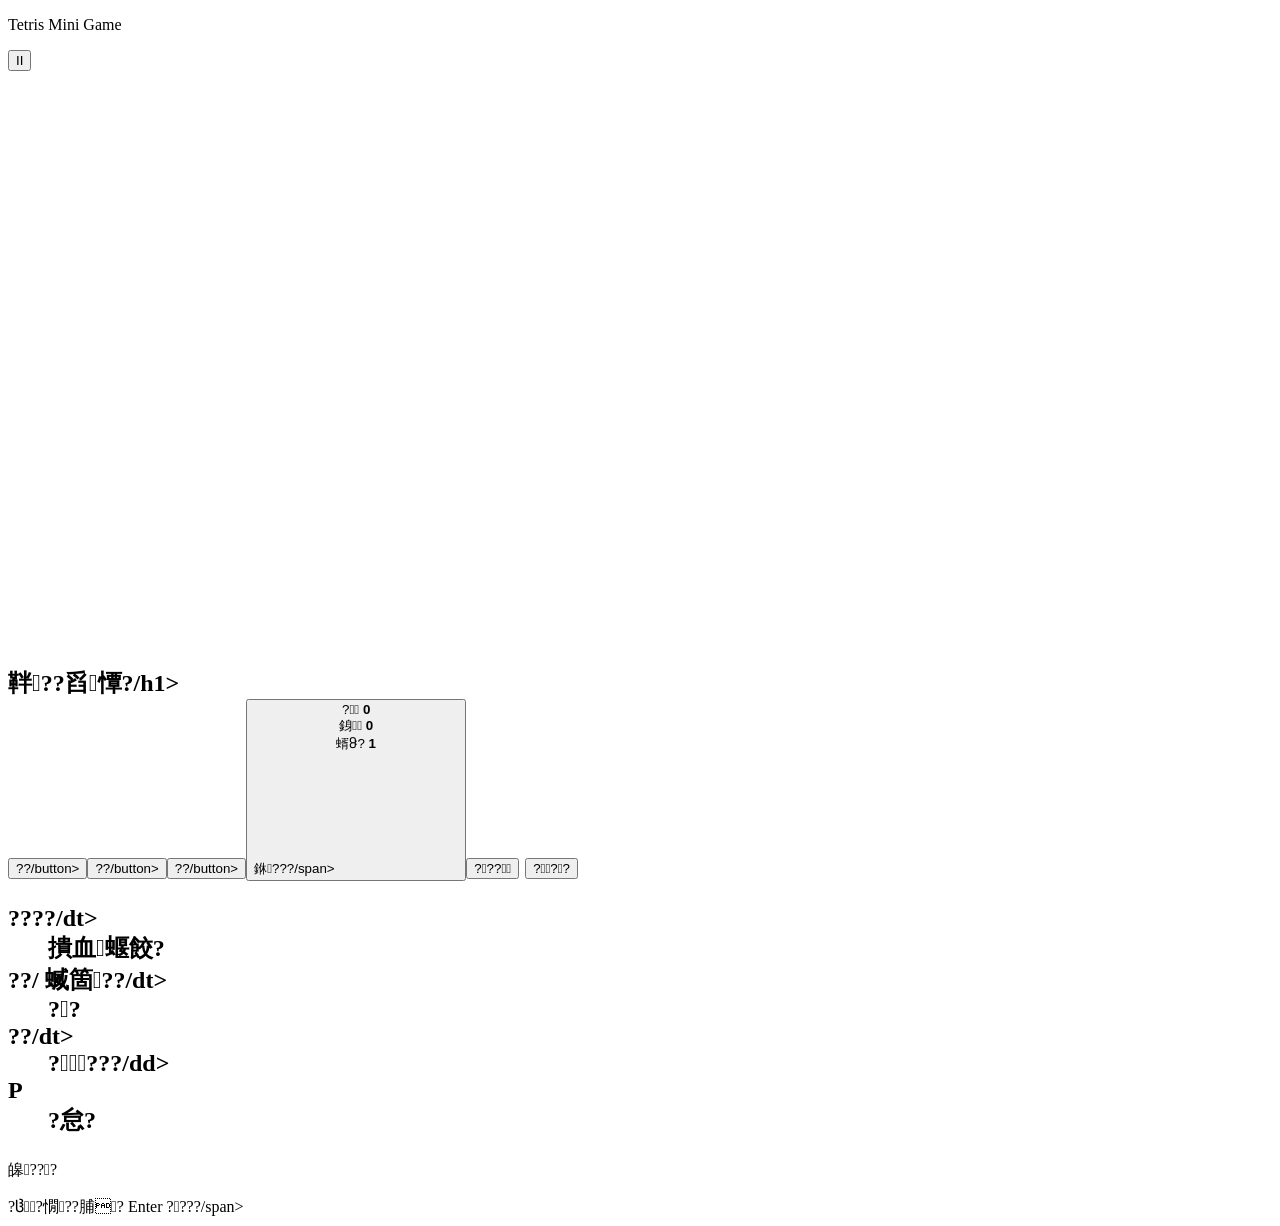
==== tetris-game/index.html @ 334d0698 "Add Tetris game page" ====
<!DOCTYPE html>
<html lang="zh-Hant">
<head>
  <meta charset="UTF-8">
  <meta name="viewport" content="width=device-width, initial-scale=1.0">
  <title>靽??舀憛?Tetris</title>
  <link rel="stylesheet" href="style.css">
</head>
<body>
  <main class="game-shell">
    <section class="play-area" aria-label="靽??舀憛??脣?">
      <div class="brand-row">
        <p class="eyebrow">Tetris Mini Game</p>
        <button id="pauseButton" class="icon-button" type="button" aria-label="?怠??" title="?怠?/蝜潛?">II</button>
      </div>
      <h1>靽??舀憛?/h1>
      <canvas id="board" width="300" height="600" aria-label="?璉"></canvas>
      <div class="touch-controls" aria-label="閫豢??">
        <button type="button" data-action="left" aria-label="?椰">??/button>
        <button type="button" data-action="rotate" aria-label="??">??/button>
        <button type="button" data-action="right" aria-label="?">??/button>
        <button type="button" data-action="down" aria-label="????>??/button>
      </div>
    </section>

    <aside class="side-panel" aria-label="?鞈?">
      <div class="stat-grid">
        <div>
          <span>?</span>
          <strong id="score">0</strong>
        </div>
        <div>
          <span>銵</span>
          <strong id="lines">0</strong>
        </div>
        <div>
          <span>蝑?</span>
          <strong id="level">1</strong>
        </div>
      </div>

      <div class="next-box">
        <span>銝???/span>
        <canvas id="next" width="120" height="120" aria-label="銝??憛?></canvas>
      </div>

      <div class="command-row">
        <button id="startButton" class="primary-button" type="button">???</button>
        <button id="restartButton" class="secondary-button" type="button">???</button>
      </div>

      <dl class="keys">
        <div><dt>????/dt><dd>撌血蝘餃?</dd></div>
        <div><dt>??/ 蝛箇??/dt><dd>??</dd></div>
        <div><dt>??/dt><dd>????/dd></div>
        <div><dt>P</dt><dd>?怠?</dd></div>
      </dl>
    </aside>
  </main>

  <div id="overlay" class="overlay is-visible">
    <div class="overlay-card">
      <p id="overlayTitle">皞???</p>
      <span id="overlayText">??憪??脯? Enter ????/span>
    </div>
  </div>

  <script src="script.js"></script>
</body>
</html>
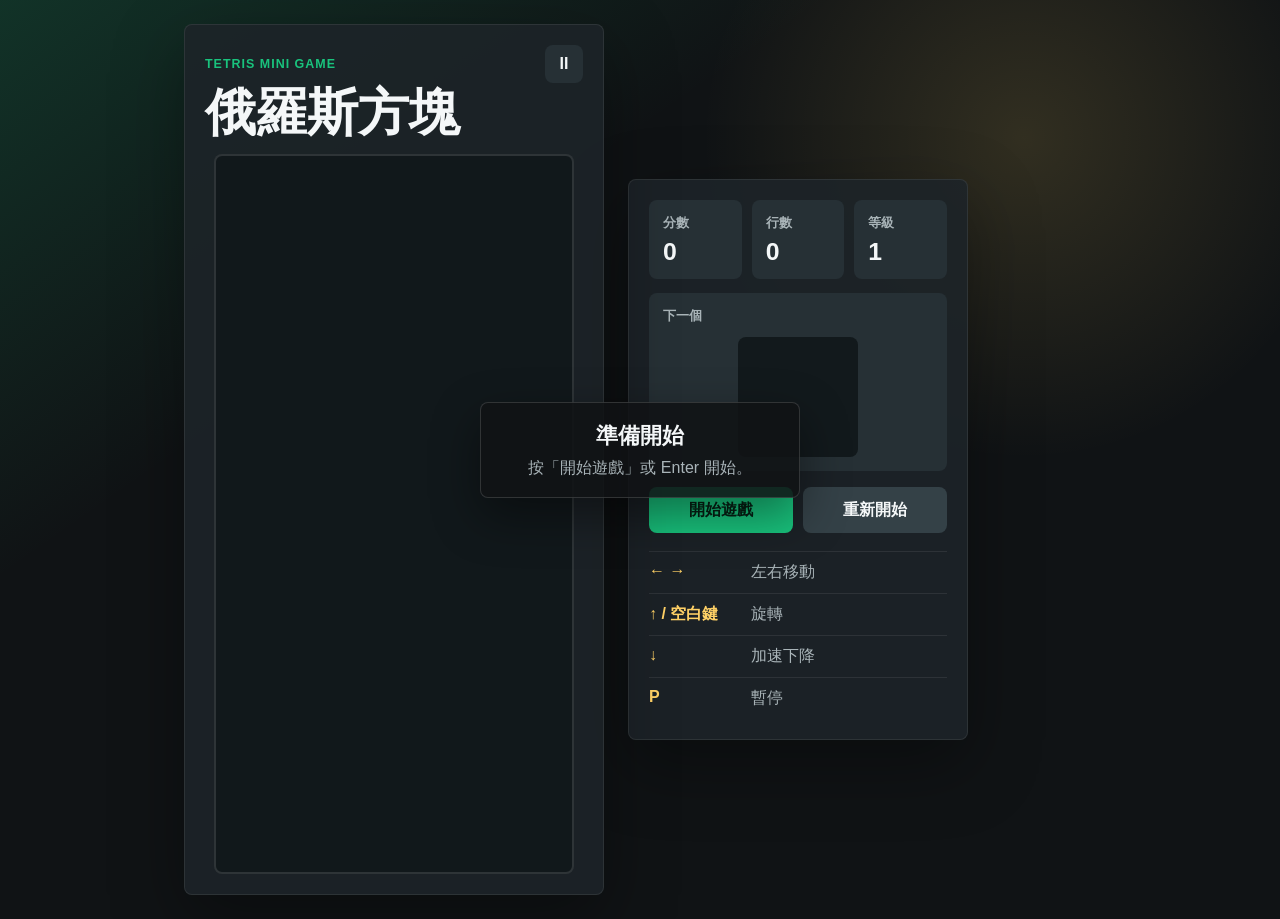
==== commit 79264566: "Fix game page Chinese text encoding" ====
--- a/tetris-game/index.html
+++ b/tetris-game/index.html
@@ -3,65 +3,65 @@
 <head>
   <meta charset="UTF-8">
   <meta name="viewport" content="width=device-width, initial-scale=1.0">
-  <title>靽??舀憛?Tetris</title>
+  <title>俄羅斯方塊 Tetris</title>
   <link rel="stylesheet" href="style.css">
 </head>
 <body>
   <main class="game-shell">
-    <section class="play-area" aria-label="靽??舀憛??脣?">
+    <section class="play-area" aria-label="俄羅斯方塊遊戲區">
       <div class="brand-row">
         <p class="eyebrow">Tetris Mini Game</p>
-        <button id="pauseButton" class="icon-button" type="button" aria-label="?怠??" title="?怠?/蝜潛?">II</button>
+        <button id="pauseButton" class="icon-button" type="button" aria-label="暫停遊戲" title="暫停/繼續">II</button>
       </div>
-      <h1>靽??舀憛?/h1>
-      <canvas id="board" width="300" height="600" aria-label="?璉"></canvas>
-      <div class="touch-controls" aria-label="閫豢??">
-        <button type="button" data-action="left" aria-label="?椰">??/button>
-        <button type="button" data-action="rotate" aria-label="??">??/button>
-        <button type="button" data-action="right" aria-label="?">??/button>
-        <button type="button" data-action="down" aria-label="????>??/button>
+      <h1>俄羅斯方塊</h1>
+      <canvas id="board" width="300" height="600" aria-label="遊戲棋盤"></canvas>
+      <div class="touch-controls" aria-label="觸控操作">
+        <button type="button" data-action="left" aria-label="向左">←</button>
+        <button type="button" data-action="rotate" aria-label="旋轉">⟳</button>
+        <button type="button" data-action="right" aria-label="向右">→</button>
+        <button type="button" data-action="down" aria-label="加速下降">↓</button>
       </div>
     </section>
 
-    <aside class="side-panel" aria-label="?鞈?">
+    <aside class="side-panel" aria-label="遊戲資訊">
       <div class="stat-grid">
         <div>
-          <span>?</span>
+          <span>分數</span>
           <strong id="score">0</strong>
         </div>
         <div>
-          <span>銵</span>
+          <span>行數</span>
           <strong id="lines">0</strong>
         </div>
         <div>
-          <span>蝑?</span>
+          <span>等級</span>
           <strong id="level">1</strong>
         </div>
       </div>
 
       <div class="next-box">
-        <span>銝???/span>
-        <canvas id="next" width="120" height="120" aria-label="銝??憛?></canvas>
+        <span>下一個</span>
+        <canvas id="next" width="120" height="120" aria-label="下一個方塊"></canvas>
       </div>
 
       <div class="command-row">
-        <button id="startButton" class="primary-button" type="button">???</button>
-        <button id="restartButton" class="secondary-button" type="button">???</button>
+        <button id="startButton" class="primary-button" type="button">開始遊戲</button>
+        <button id="restartButton" class="secondary-button" type="button">重新開始</button>
       </div>
 
       <dl class="keys">
-        <div><dt>????/dt><dd>撌血蝘餃?</dd></div>
-        <div><dt>??/ 蝛箇??/dt><dd>??</dd></div>
-        <div><dt>??/dt><dd>????/dd></div>
-        <div><dt>P</dt><dd>?怠?</dd></div>
+        <div><dt>← →</dt><dd>左右移動</dd></div>
+        <div><dt>↑ / 空白鍵</dt><dd>旋轉</dd></div>
+        <div><dt>↓</dt><dd>加速下降</dd></div>
+        <div><dt>P</dt><dd>暫停</dd></div>
       </dl>
     </aside>
   </main>
 
   <div id="overlay" class="overlay is-visible">
     <div class="overlay-card">
-      <p id="overlayTitle">皞???</p>
-      <span id="overlayText">??憪??脯? Enter ????/span>
+      <p id="overlayTitle">準備開始</p>
+      <span id="overlayText">按「開始遊戲」或 Enter 開始。</span>
     </div>
   </div>
 
--- a/tetris-game/style.css
+++ b/tetris-game/style.css
@@ -0,0 +1,285 @@
+:root {
+  color-scheme: dark;
+  --bg: #101315;
+  --panel: #1d2428;
+  --panel-soft: #263035;
+  --text: #f4f7f8;
+  --muted: #a9b4b8;
+  --grid: #2d373c;
+  --accent: #19c37d;
+  --accent-strong: #11a76a;
+  --danger: #ff6b6b;
+}
+
+* {
+  box-sizing: border-box;
+}
+
+body {
+  margin: 0;
+  min-height: 100vh;
+  display: grid;
+  place-items: center;
+  background:
+    linear-gradient(145deg, rgba(25, 195, 125, 0.18), transparent 32%),
+    radial-gradient(circle at 80% 15%, rgba(255, 214, 102, 0.14), transparent 25%),
+    var(--bg);
+  color: var(--text);
+  font-family: "Segoe UI", "Noto Sans TC", Arial, sans-serif;
+}
+
+button {
+  border: 0;
+  border-radius: 8px;
+  color: var(--text);
+  cursor: pointer;
+  font: inherit;
+  font-weight: 700;
+}
+
+button:focus-visible {
+  outline: 3px solid rgba(25, 195, 125, 0.45);
+  outline-offset: 3px;
+}
+
+.game-shell {
+  width: min(100%, 960px);
+  min-height: min(100vh, 760px);
+  display: grid;
+  grid-template-columns: minmax(320px, 420px) minmax(260px, 340px);
+  gap: 24px;
+  align-items: center;
+  padding: 24px;
+}
+
+.play-area,
+.side-panel {
+  background: rgba(29, 36, 40, 0.9);
+  border: 1px solid rgba(255, 255, 255, 0.08);
+  box-shadow: 0 24px 70px rgba(0, 0, 0, 0.34);
+}
+
+.play-area {
+  position: relative;
+  padding: 20px;
+  border-radius: 8px;
+}
+
+.brand-row {
+  display: flex;
+  align-items: center;
+  justify-content: space-between;
+  min-height: 36px;
+}
+
+.eyebrow {
+  margin: 0;
+  color: var(--accent);
+  font-size: 0.78rem;
+  font-weight: 800;
+  letter-spacing: 0.08em;
+  text-transform: uppercase;
+}
+
+h1 {
+  margin: 4px 0 16px;
+  font-size: clamp(2rem, 8vw, 3.2rem);
+  line-height: 1;
+}
+
+#board {
+  width: 100%;
+  max-width: 360px;
+  aspect-ratio: 1 / 2;
+  display: block;
+  margin: 0 auto;
+  border-radius: 8px;
+  background: #11181b;
+  border: 2px solid rgba(255, 255, 255, 0.12);
+}
+
+.icon-button {
+  width: 38px;
+  height: 38px;
+  display: grid;
+  place-items: center;
+  background: var(--panel-soft);
+}
+
+.side-panel {
+  border-radius: 8px;
+  padding: 20px;
+}
+
+.stat-grid {
+  display: grid;
+  grid-template-columns: repeat(3, 1fr);
+  gap: 10px;
+}
+
+.stat-grid div,
+.next-box {
+  border-radius: 8px;
+  background: var(--panel-soft);
+  padding: 14px;
+}
+
+.stat-grid span,
+.next-box span {
+  display: block;
+  color: var(--muted);
+  font-size: 0.82rem;
+  font-weight: 700;
+}
+
+.stat-grid strong {
+  display: block;
+  margin-top: 8px;
+  font-size: 1.55rem;
+  line-height: 1;
+}
+
+.next-box {
+  margin-top: 14px;
+}
+
+#next {
+  width: 120px;
+  height: 120px;
+  display: block;
+  margin: 12px auto 0;
+  background: #12191c;
+  border-radius: 8px;
+}
+
+.command-row {
+  display: grid;
+  grid-template-columns: 1fr 1fr;
+  gap: 10px;
+  margin-top: 16px;
+}
+
+.primary-button,
+.secondary-button {
+  min-height: 46px;
+  padding: 0 14px;
+}
+
+.primary-button {
+  background: var(--accent);
+  color: #062014;
+}
+
+.secondary-button {
+  background: #344147;
+}
+
+.primary-button:hover {
+  background: #35d995;
+}
+
+.secondary-button:hover,
+.icon-button:hover,
+.touch-controls button:hover {
+  background: #415158;
+}
+
+.keys {
+  margin: 18px 0 0;
+}
+
+.keys div {
+  display: grid;
+  grid-template-columns: 92px 1fr;
+  gap: 10px;
+  padding: 10px 0;
+  border-top: 1px solid rgba(255, 255, 255, 0.08);
+}
+
+.keys dt {
+  color: #ffd166;
+  font-weight: 800;
+}
+
+.keys dd {
+  margin: 0;
+  color: var(--muted);
+}
+
+.touch-controls {
+  display: none;
+  grid-template-columns: repeat(4, 1fr);
+  gap: 8px;
+  margin-top: 14px;
+}
+
+.touch-controls button {
+  min-height: 46px;
+  background: var(--panel-soft);
+  font-size: 1.35rem;
+}
+
+.overlay {
+  position: fixed;
+  inset: 0;
+  display: none;
+  place-items: center;
+  pointer-events: none;
+}
+
+.overlay.is-visible {
+  display: grid;
+}
+
+.overlay-card {
+  width: min(86vw, 320px);
+  border-radius: 8px;
+  padding: 18px;
+  text-align: center;
+  background: rgba(16, 19, 21, 0.88);
+  border: 1px solid rgba(255, 255, 255, 0.14);
+  box-shadow: 0 18px 48px rgba(0, 0, 0, 0.42);
+}
+
+.overlay-card p {
+  margin: 0 0 8px;
+  font-size: 1.35rem;
+  font-weight: 900;
+}
+
+.overlay-card span {
+  color: var(--muted);
+}
+
+@media (max-width: 760px) {
+  body {
+    place-items: start center;
+  }
+
+  .game-shell {
+    grid-template-columns: 1fr;
+    gap: 14px;
+    padding: 12px;
+  }
+
+  .play-area,
+  .side-panel {
+    width: 100%;
+  }
+
+  h1 {
+    margin-bottom: 12px;
+  }
+
+  #board {
+    max-width: min(92vw, 330px);
+  }
+
+  .touch-controls {
+    display: grid;
+  }
+
+  .side-panel {
+    padding: 14px;
+  }
+}
